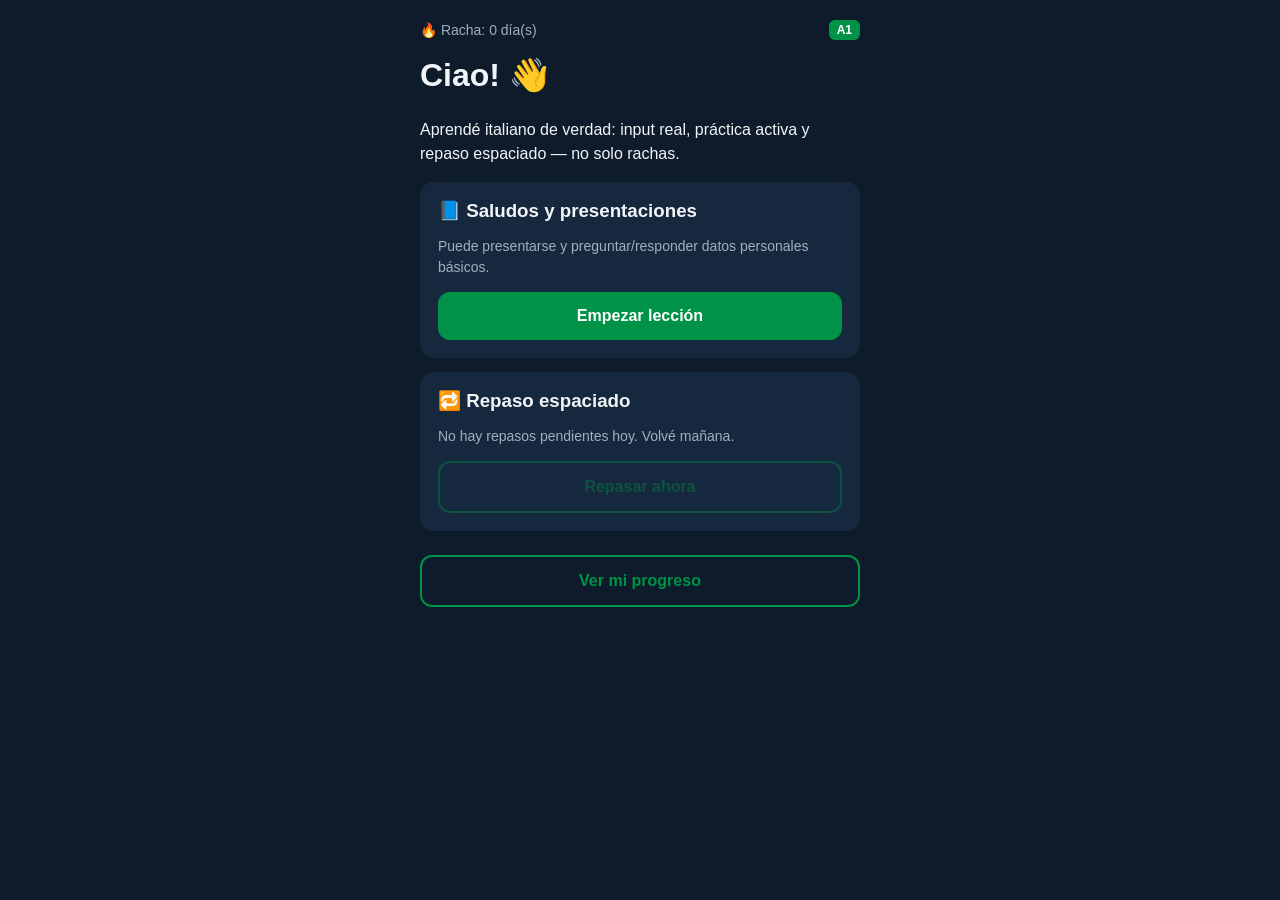
==== index.html @ 893352be "Ciclo 1: MVP nucleo funcionando - leccion A1 + motor SRS real + repaso espaciado Implementa el loop " ====
<!DOCTYPE html>
<html lang="es">
<head>
<meta charset="UTF-8">
<meta name="viewport" content="width=device-width, initial-scale=1, viewport-fit=cover">
<title>Italiano — Aprende de verdad</title>
<meta name="theme-color" content="#009246">
<link rel="manifest" href="manifest.json">
<link rel="apple-touch-icon" href="icons/apple-touch-icon.png">
<link rel="stylesheet" href="css/style.css">
</head>
<body>
<div id="app" class="app"></div>

<script src="js/content.js"></script>
<script src="js/srs.js"></script>
<script src="js/app.js"></script>
<script>
  if ('serviceWorker' in navigator) {
    window.addEventListener('load', () => {
      navigator.serviceWorker.register('service-worker.js').catch(() => {});
    });
  }
</script>
</body>
</html>
---- css/style.css ----
:root {
  --green: #009246;
  --green-dark: #006b32;
  --red: #ce2b37;
  --bg: #0d1b2a;
  --card: #16283d;
  --text: #f2f5f7;
  --text-dim: #9fb0c0;
  --radius: 14px;
}

* { box-sizing: border-box; }

html, body {
  margin: 0;
  height: 100%;
  background: var(--bg);
  color: var(--text);
  font-family: -apple-system, BlinkMacSystemFont, "Segoe UI", Roboto, sans-serif;
  -webkit-tap-highlight-color: transparent;
}

.app {
  max-width: 480px;
  margin: 0 auto;
  min-height: 100vh;
  padding: 20px 20px calc(20px + env(safe-area-inset-bottom));
  display: flex;
  flex-direction: column;
}

h1, h2, h3 { margin: 0 0 8px; }
p { line-height: 1.5; }

.card {
  background: var(--card);
  border-radius: var(--radius);
  padding: 18px;
  margin-bottom: 14px;
}

.btn {
  display: block;
  width: 100%;
  padding: 15px;
  border-radius: 12px;
  border: none;
  font-size: 16px;
  font-weight: 600;
  cursor: pointer;
  margin-top: 10px;
  background: var(--green);
  color: white;
}
.btn:active { background: var(--green-dark); }
.btn.secondary { background: transparent; border: 2px solid var(--green); color: var(--green); }
.btn.danger { background: var(--red); }
.btn:disabled { opacity: 0.4; cursor: default; }

.rating-row { display: flex; gap: 8px; margin-top: 10px; }
.rating-row .btn { margin-top: 0; font-size: 14px; padding: 12px 6px; }

input[type=text] {
  width: 100%;
  padding: 14px;
  font-size: 16px;
  border-radius: 10px;
  border: 2px solid #2a3f56;
  background: #0f1e2e;
  color: var(--text);
  margin-top: 8px;
}
input[type=text]:focus { outline: none; border-color: var(--green); }

.dialogue-line { margin-bottom: 10px; }
.dialogue-line .speaker { color: var(--green); font-weight: 700; font-size: 13px; }
.dialogue-line .line { font-size: 18px; }

.glossary-item { font-size: 14px; color: var(--text-dim); margin-bottom: 8px; }
.glossary-item b { color: var(--text); }

table { width: 100%; border-collapse: collapse; margin-top: 8px; }
td { padding: 6px 8px; border-bottom: 1px solid #223549; font-size: 15px; }
td:first-child { color: var(--text-dim); }

.feedback { margin-top: 12px; padding: 12px; border-radius: 10px; font-size: 14px; }
.feedback.correct { background: rgba(0,146,70,0.2); border: 1px solid var(--green); }
.feedback.incorrect { background: rgba(206,43,55,0.2); border: 1px solid var(--red); }

.top-bar { display: flex; justify-content: space-between; align-items: center; margin-bottom: 16px; font-size: 14px; color: var(--text-dim); }
.progress-bar-track { background: #223549; border-radius: 6px; height: 8px; overflow: hidden; margin: 6px 0 18px; }
.progress-bar-fill { background: var(--green); height: 100%; transition: width .3s; }

.stat-row { display: flex; gap: 10px; margin-bottom: 14px; }
.stat { flex: 1; background: var(--card); border-radius: var(--radius); padding: 14px; text-align: center; }
.stat .num { font-size: 24px; font-weight: 700; color: var(--green); }
.stat .label { font-size: 12px; color: var(--text-dim); }

.cefr-badge { display: inline-block; background: var(--green); color: white; font-size: 12px; font-weight: 700; padding: 3px 8px; border-radius: 6px; }

a.link { color: var(--green); text-decoration: none; font-size: 14px; }
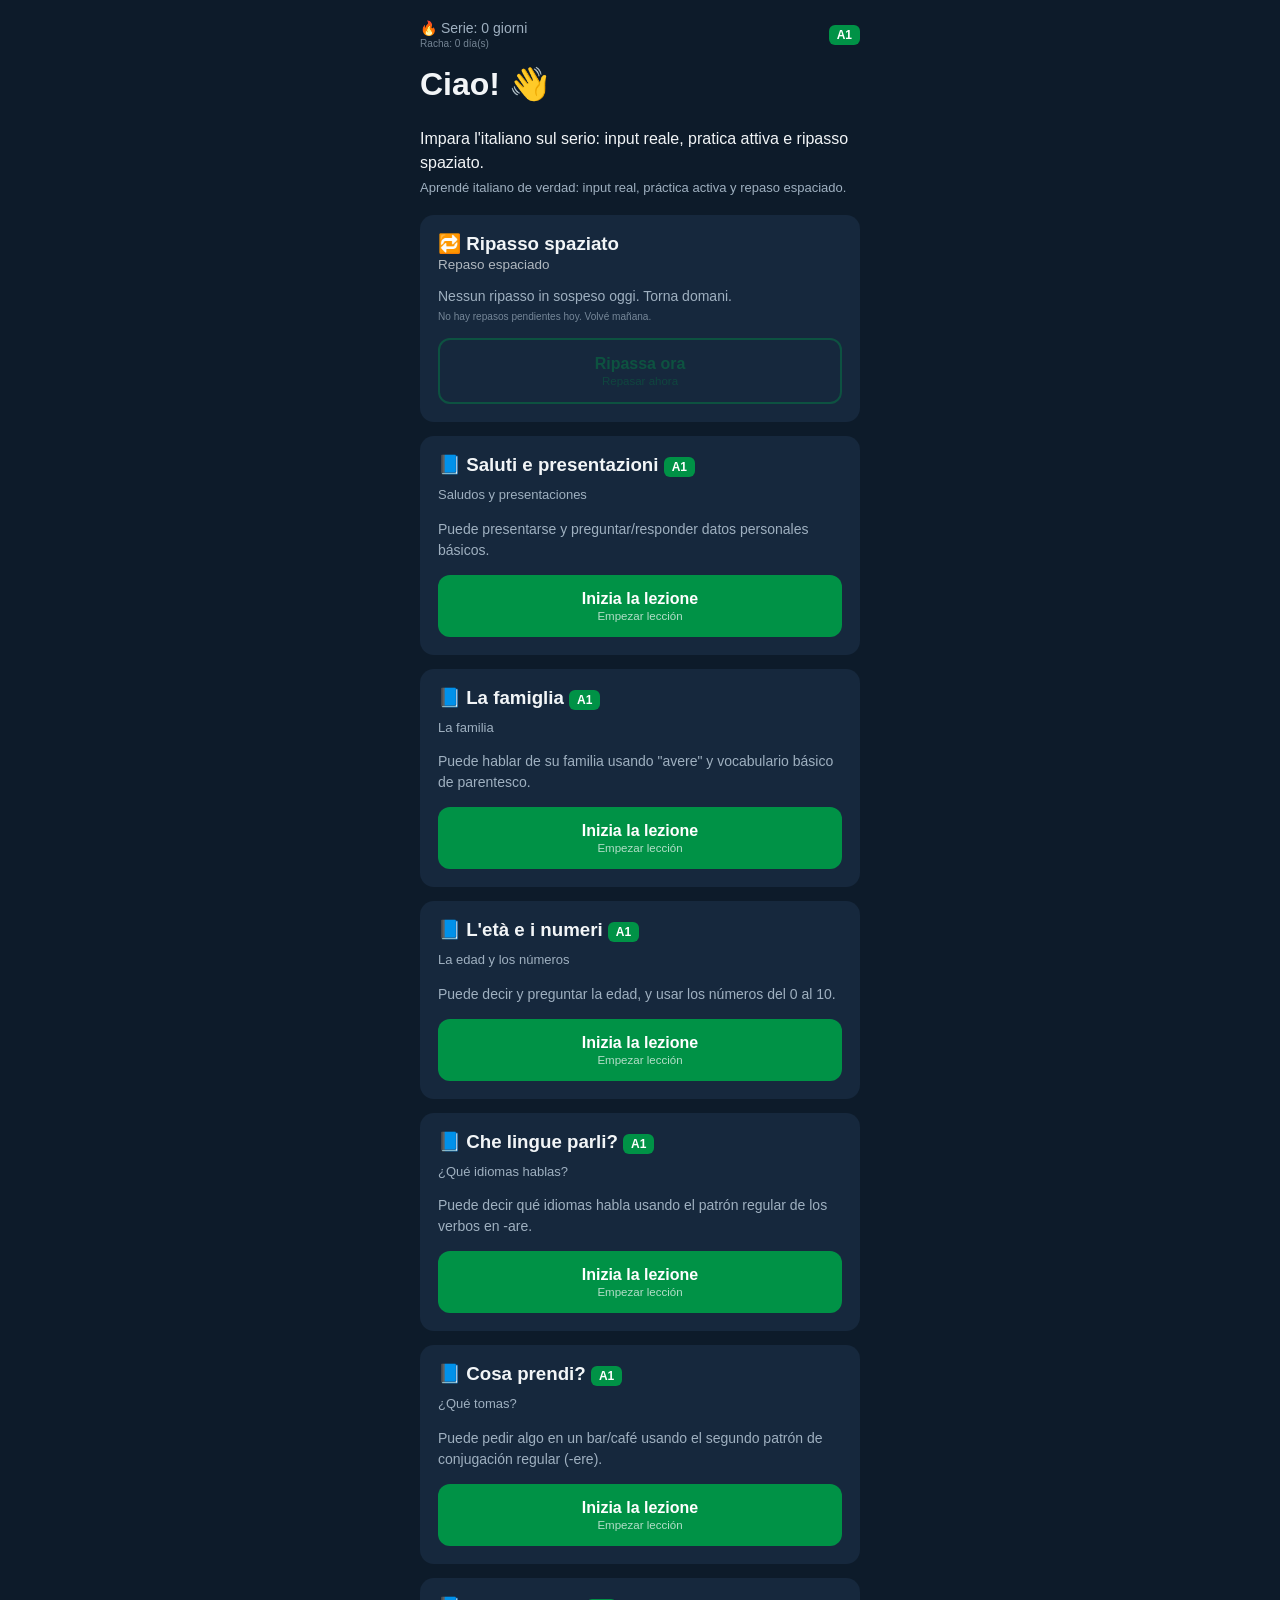
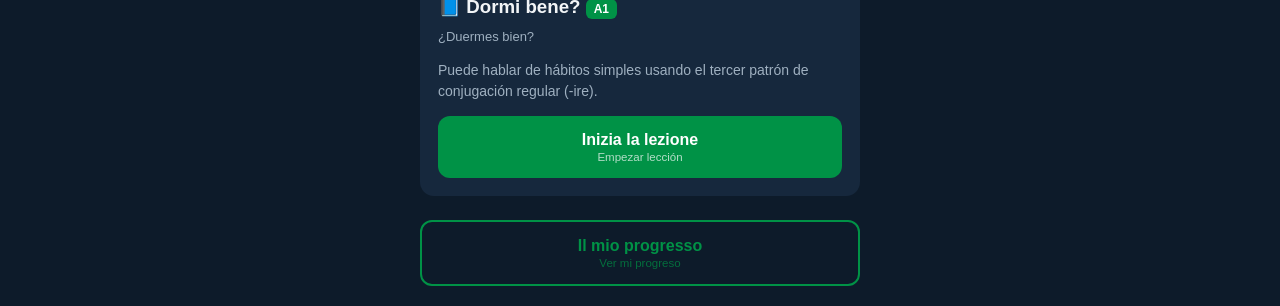
==== commit 73cfc4c8: "Fix de raiz al cache stale + boton Atras en la leccion El usuario seguia viendo la version vieja (si" ====
--- a/index.html
+++ b/index.html
@@ -20,6 +20,15 @@
     window.addEventListener('load', () => {
       navigator.serviceWorker.register('service-worker.js').catch(() => {});
     });
+    // Cuando un service worker nuevo toma control (tras actualizar app.js/content.js/
+    // css), recargar una vez automáticamente — si no, el usuario ve la versión vieja
+    // hasta que se le ocurra hacer un hard refresh manual.
+    let refreshedOnce = false;
+    navigator.serviceWorker.addEventListener('controllerchange', () => {
+      if (refreshedOnce) return;
+      refreshedOnce = true;
+      window.location.reload();
+    });
   }
 </script>
 </body>
--- a/css/style.css
+++ b/css/style.css
@@ -88,6 +88,8 @@
 .feedback.incorrect { background: rgba(206,43,55,0.2); border: 1px solid var(--red); }
 
 .top-bar { display: flex; justify-content: space-between; align-items: center; margin-bottom: 16px; font-size: 14px; color: var(--text-dim); }
+.top-bar-left { display: flex; gap: 16px; align-items: center; }
+.top-bar-left .link { cursor: pointer; }
 .progress-bar-track { background: #223549; border-radius: 6px; height: 8px; overflow: hidden; margin: 6px 0 18px; }
 .progress-bar-fill { background: var(--green); height: 100%; transition: width .3s; }
 
@@ -99,3 +101,19 @@
 .cefr-badge { display: inline-block; background: var(--green); color: white; font-size: 12px; font-weight: 700; padding: 3px 8px; border-radius: 6px; }
 
 a.link { color: var(--green); text-decoration: none; font-size: 14px; }
+
+/* Inmersión: texto principal en italiano + traducción chica en español debajo. */
+.gloss { display: block; font-size: 0.72em; font-weight: 400; opacity: 0.7; margin-top: 2px; }
+.gloss-block { color: var(--text-dim); font-size: 13px; margin: 0 0 8px; }
+
+.instruction { color: var(--text-dim); font-size: 13px; margin: 0 0 10px; font-style: italic; }
+.instruction .gloss { font-style: normal; }
+
+/* Audio + fonética */
+.it-audio { display: inline-flex; flex-wrap: wrap; align-items: center; gap: 6px; }
+.speaker-btn {
+  background: none; border: none; cursor: pointer; font-size: 15px;
+  padding: 2px 4px; line-height: 1; color: var(--green); flex-shrink: 0;
+}
+.speaker-btn:active { transform: scale(0.9); }
+.phonetic { width: 100%; font-size: 12px; color: var(--text-dim); font-style: italic; }
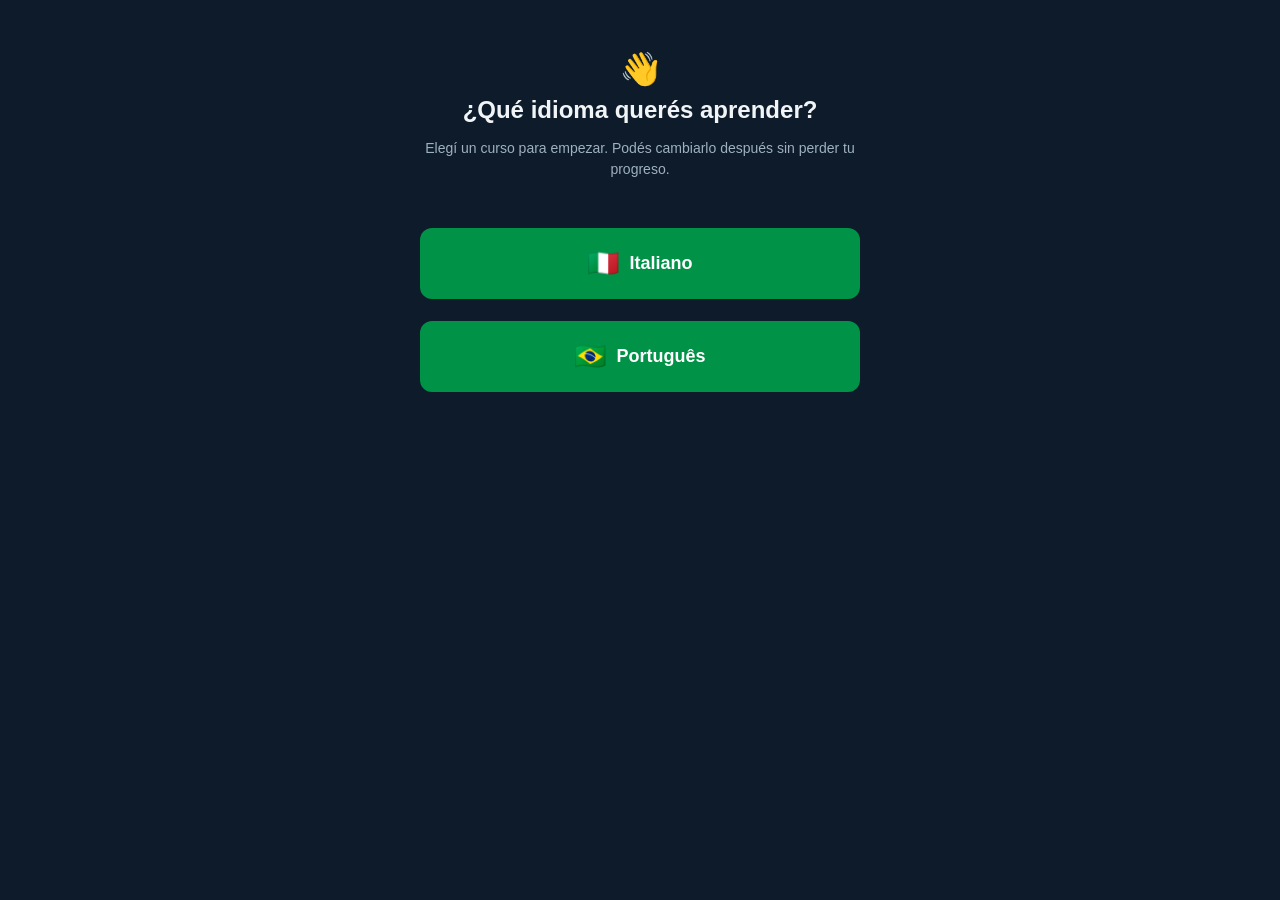
==== commit d29d0b44: "Agrega portugues + selector de idioma al iniciar Cambio de arquitectura: la app pasa de "italiano na" ====
--- a/index.html
+++ b/index.html
@@ -3,7 +3,7 @@
 <head>
 <meta charset="UTF-8">
 <meta name="viewport" content="width=device-width, initial-scale=1, viewport-fit=cover">
-<title>Italiano — Aprende de verdad</title>
+<title>Idiomas — Aprende de verdad</title>
 <meta name="theme-color" content="#009246">
 <link rel="manifest" href="manifest.json">
 <link rel="apple-touch-icon" href="icons/apple-touch-icon.png">
--- a/css/style.css
+++ b/css/style.css
@@ -117,3 +117,13 @@
 }
 .speaker-btn:active { transform: scale(0.9); }
 .phonetic { width: 100%; font-size: 12px; color: var(--text-dim); font-style: italic; }
+
+/* Selección de idioma */
+.lang-picker { display: flex; flex-direction: column; gap: 12px; margin-top: 24px; }
+.lang-card {
+  display: flex; align-items: center; justify-content: center; gap: 10px;
+  font-size: 18px; padding: 20px;
+}
+.lang-flag { font-size: 26px; }
+.lang-switch { cursor: pointer; font-size: 14px; }
+.lang-switch:active { opacity: 0.7; }
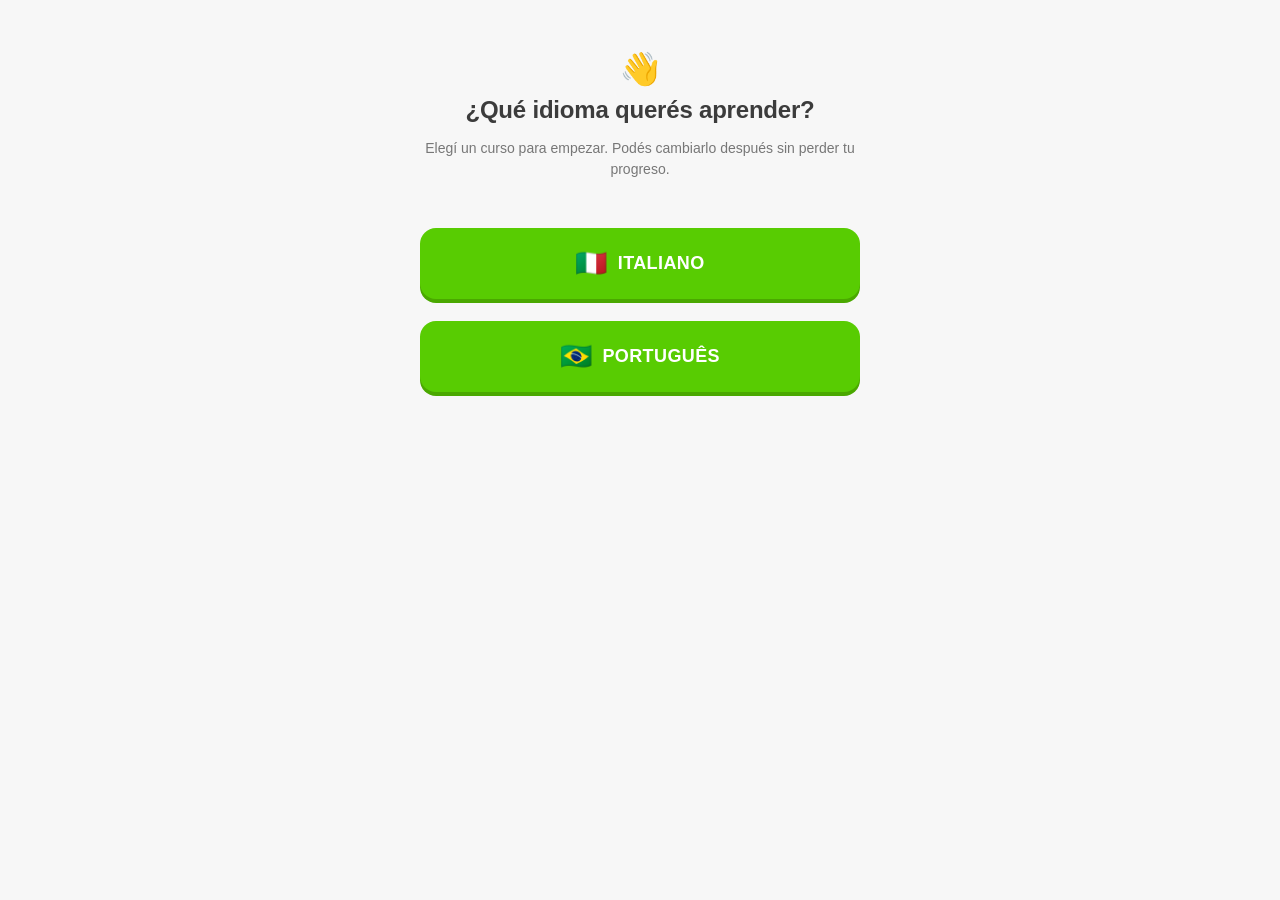
==== commit 6a5e5b5a: "Rediseño visual tipo Duolingo: tema claro, verde brillante, botones con efecto 3D press Cambia el te" ====
--- a/index.html
+++ b/index.html
@@ -4,7 +4,7 @@
 <meta charset="UTF-8">
 <meta name="viewport" content="width=device-width, initial-scale=1, viewport-fit=cover">
 <title>Idiomas — Aprende de verdad</title>
-<meta name="theme-color" content="#009246">
+<meta name="theme-color" content="#58cc02">
 <link rel="manifest" href="manifest.json">
 <link rel="apple-touch-icon" href="icons/apple-touch-icon.png">
 <link rel="stylesheet" href="css/style.css">
--- a/css/style.css
+++ b/css/style.css
@@ -1,12 +1,19 @@
 :root {
-  --green: #009246;
-  --green-dark: #006b32;
-  --red: #ce2b37;
-  --bg: #0d1b2a;
-  --card: #16283d;
-  --text: #f2f5f7;
-  --text-dim: #9fb0c0;
-  --radius: 14px;
+  --green: #58cc02;
+  --green-dark: #4aa800;
+  --green-soft: #d7ffb8;
+  --blue: #1cb0f6;
+  --blue-dark: #1899d6;
+  --red: #ff4b4b;
+  --red-dark: #ea2b2b;
+  --red-soft: #ffdfe0;
+  --yellow: #ffc800;
+  --bg: #f7f7f7;
+  --card: #ffffff;
+  --border: #e5e5e5;
+  --text: #3c3c3c;
+  --text-dim: #777777;
+  --radius: 16px;
 }
 
 * { box-sizing: border-box; }
@@ -16,7 +23,7 @@
   height: 100%;
   background: var(--bg);
   color: var(--text);
-  font-family: -apple-system, BlinkMacSystemFont, "Segoe UI", Roboto, sans-serif;
+  font-family: -apple-system, ui-rounded, BlinkMacSystemFont, "Segoe UI", Roboto, sans-serif;
   -webkit-tap-highlight-color: transparent;
 }
 
@@ -29,78 +36,88 @@
   flex-direction: column;
 }
 
-h1, h2, h3 { margin: 0 0 8px; }
+h1, h2, h3 { margin: 0 0 8px; font-weight: 800; letter-spacing: -0.2px; }
 p { line-height: 1.5; }
 
 .card {
   background: var(--card);
+  border: 2px solid var(--border);
   border-radius: var(--radius);
+  box-shadow: 0 4px 0 var(--border);
   padding: 18px;
-  margin-bottom: 14px;
+  margin-bottom: 16px;
 }
 
 .btn {
   display: block;
   width: 100%;
   padding: 15px;
-  border-radius: 12px;
+  border-radius: var(--radius);
   border: none;
   font-size: 16px;
-  font-weight: 600;
+  font-weight: 800;
+  text-transform: uppercase;
+  letter-spacing: 0.4px;
   cursor: pointer;
   margin-top: 10px;
   background: var(--green);
   color: white;
+  box-shadow: 0 4px 0 var(--green-dark);
+  transform: translateY(0);
+  transition: transform .05s, box-shadow .05s, background .1s;
 }
-.btn:active { background: var(--green-dark); }
-.btn.secondary { background: transparent; border: 2px solid var(--green); color: var(--green); }
-.btn.danger { background: var(--red); }
-.btn:disabled { opacity: 0.4; cursor: default; }
+.btn:active { transform: translateY(4px); box-shadow: 0 0 0 var(--green-dark); background: var(--green-dark); }
+.btn.secondary { background: var(--card); border: 2px solid var(--border); color: var(--text-dim); box-shadow: 0 4px 0 var(--border); }
+.btn.secondary:active { background: var(--card); box-shadow: 0 0 0 var(--border); }
+.btn.danger { background: var(--red); box-shadow: 0 4px 0 var(--red-dark); }
+.btn.danger:active { background: var(--red-dark); box-shadow: 0 0 0 var(--red-dark); }
+.btn:disabled { opacity: 0.4; cursor: default; transform: none; }
 
 .rating-row { display: flex; gap: 8px; margin-top: 10px; }
-.rating-row .btn { margin-top: 0; font-size: 14px; padding: 12px 6px; }
+.rating-row .btn { margin-top: 0; font-size: 13px; padding: 12px 6px; }
 
 input[type=text] {
   width: 100%;
   padding: 14px;
   font-size: 16px;
-  border-radius: 10px;
-  border: 2px solid #2a3f56;
-  background: #0f1e2e;
+  border-radius: 12px;
+  border: 2px solid var(--border);
+  background: var(--card);
   color: var(--text);
   margin-top: 8px;
+  font-weight: 600;
 }
-input[type=text]:focus { outline: none; border-color: var(--green); }
+input[type=text]:focus { outline: none; border-color: var(--blue); }
 
 .dialogue-line { margin-bottom: 10px; }
-.dialogue-line .speaker { color: var(--green); font-weight: 700; font-size: 13px; }
+.dialogue-line .speaker { color: var(--green); font-weight: 800; font-size: 13px; text-transform: uppercase; }
 .dialogue-line .line { font-size: 18px; }
 
 .glossary-item { font-size: 14px; color: var(--text-dim); margin-bottom: 8px; }
 .glossary-item b { color: var(--text); }
 
 table { width: 100%; border-collapse: collapse; margin-top: 8px; }
-td { padding: 6px 8px; border-bottom: 1px solid #223549; font-size: 15px; }
+td { padding: 6px 8px; border-bottom: 1px solid var(--border); font-size: 15px; }
 td:first-child { color: var(--text-dim); }
 
-.feedback { margin-top: 12px; padding: 12px; border-radius: 10px; font-size: 14px; }
-.feedback.correct { background: rgba(0,146,70,0.2); border: 1px solid var(--green); }
-.feedback.incorrect { background: rgba(206,43,55,0.2); border: 1px solid var(--red); }
+.feedback { margin-top: 12px; padding: 12px; border-radius: 12px; font-size: 14px; font-weight: 600; }
+.feedback.correct { background: var(--green-soft); border: 2px solid var(--green); color: var(--green-dark); }
+.feedback.incorrect { background: var(--red-soft); border: 2px solid var(--red); color: var(--red-dark); }
 
-.top-bar { display: flex; justify-content: space-between; align-items: center; margin-bottom: 16px; font-size: 14px; color: var(--text-dim); }
+.top-bar { display: flex; justify-content: space-between; align-items: center; margin-bottom: 16px; font-size: 15px; font-weight: 700; color: var(--text-dim); }
 .top-bar-left { display: flex; gap: 16px; align-items: center; }
 .top-bar-left .link { cursor: pointer; }
-.progress-bar-track { background: #223549; border-radius: 6px; height: 8px; overflow: hidden; margin: 6px 0 18px; }
-.progress-bar-fill { background: var(--green); height: 100%; transition: width .3s; }
+.progress-bar-track { background: var(--border); border-radius: 8px; height: 12px; overflow: hidden; margin: 6px 0 18px; }
+.progress-bar-fill { background: var(--green); height: 100%; border-radius: 8px; transition: width .3s; }
 
 .stat-row { display: flex; gap: 10px; margin-bottom: 14px; }
-.stat { flex: 1; background: var(--card); border-radius: var(--radius); padding: 14px; text-align: center; }
-.stat .num { font-size: 24px; font-weight: 700; color: var(--green); }
-.stat .label { font-size: 12px; color: var(--text-dim); }
+.stat { flex: 1; background: var(--card); border: 2px solid var(--border); border-radius: var(--radius); box-shadow: 0 4px 0 var(--border); padding: 14px; text-align: center; }
+.stat .num { font-size: 24px; font-weight: 800; color: var(--green); }
+.stat .label { font-size: 12px; color: var(--text-dim); font-weight: 600; }
 
-.cefr-badge { display: inline-block; background: var(--green); color: white; font-size: 12px; font-weight: 700; padding: 3px 8px; border-radius: 6px; }
+.cefr-badge { display: inline-block; background: var(--blue); color: white; font-size: 12px; font-weight: 800; padding: 4px 9px; border-radius: 8px; box-shadow: 0 2px 0 var(--blue-dark); }
 
-a.link { color: var(--green); text-decoration: none; font-size: 14px; }
+a.link { color: var(--blue); text-decoration: none; font-size: 14px; font-weight: 700; }
 
 /* Inmersión: texto principal en italiano + traducción chica en español debajo. */
 .gloss { display: block; font-size: 0.72em; font-weight: 400; opacity: 0.7; margin-top: 2px; }
@@ -112,10 +129,11 @@
 /* Audio + fonética */
 .it-audio { display: inline-flex; flex-wrap: wrap; align-items: center; gap: 6px; }
 .speaker-btn {
-  background: none; border: none; cursor: pointer; font-size: 15px;
-  padding: 2px 4px; line-height: 1; color: var(--green); flex-shrink: 0;
+  display: inline-block; background: none; border: none; cursor: pointer; font-size: 15px;
+  padding: 2px 4px; line-height: 1; color: var(--blue); flex-shrink: 0; user-select: none;
 }
 .speaker-btn:active { transform: scale(0.9); }
+.speaker-btn:focus-visible { outline: 2px solid var(--blue); outline-offset: 2px; border-radius: 4px; }
 .phonetic { width: 100%; font-size: 12px; color: var(--text-dim); font-style: italic; }
 
 /* Selección de idioma */
